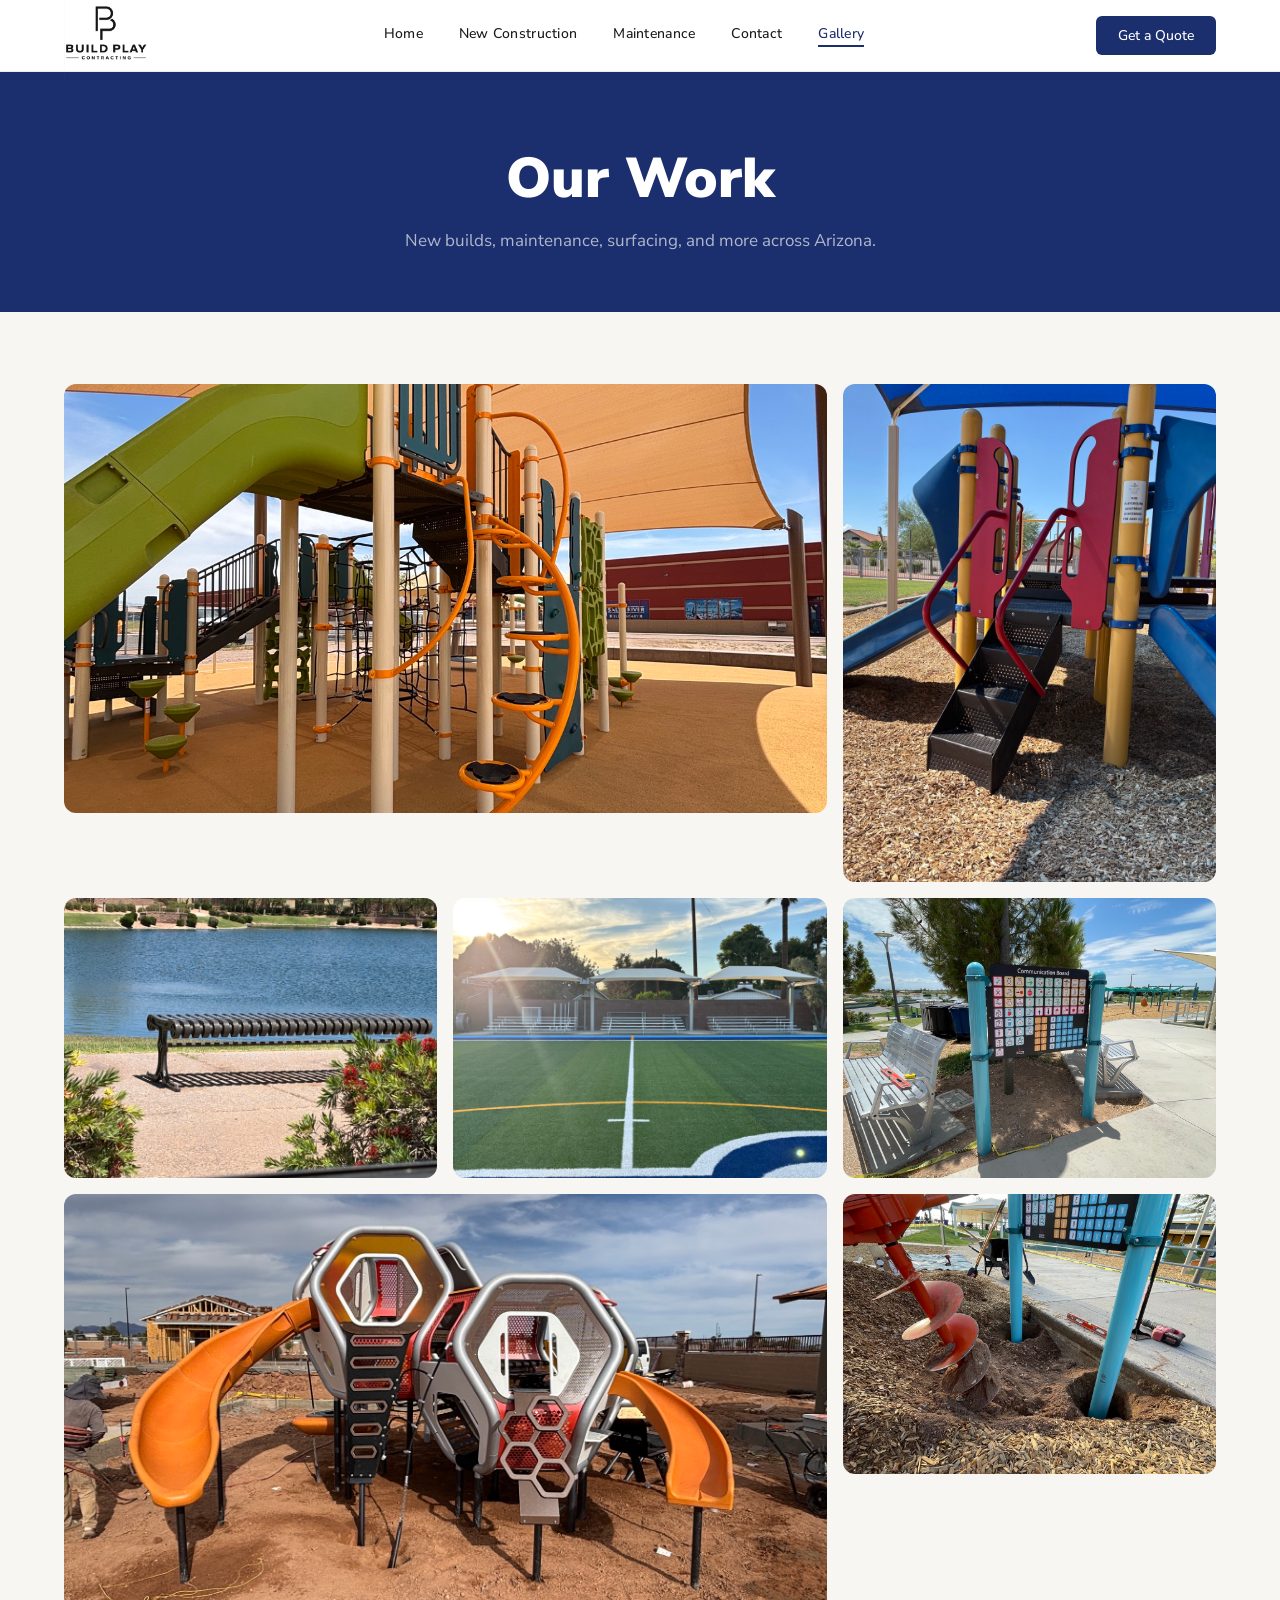
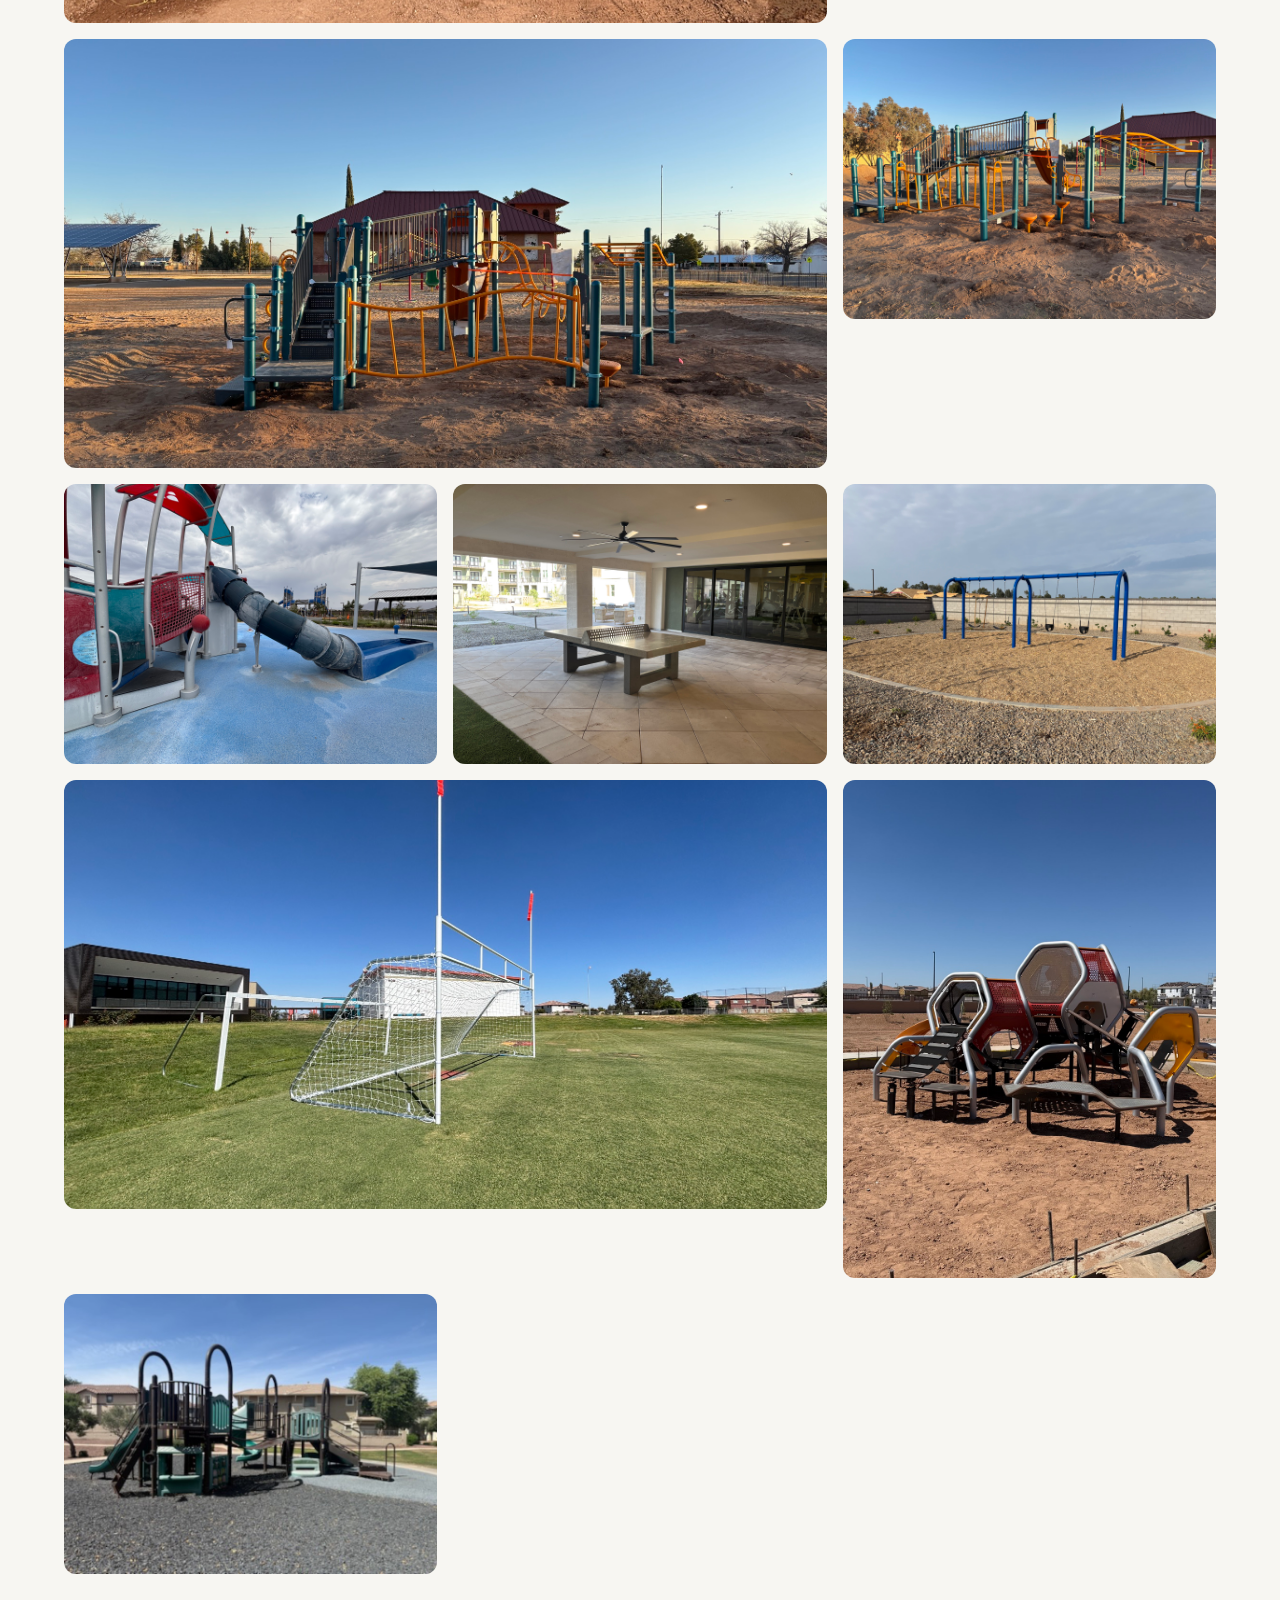
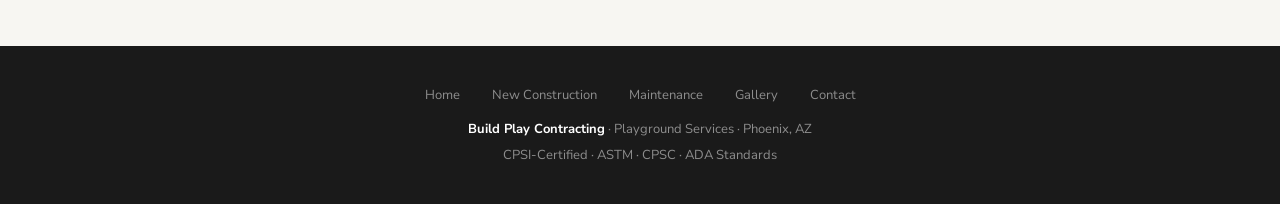
==== gallery.html @ 1ba3a607 "Initial commit: Build Play Contracting website Static site for GitHub Pages — homepage, new construc" ====
<!DOCTYPE html>
<html lang="en">
<head>
<meta charset="UTF-8"/>
<meta name="viewport" content="width=device-width, initial-scale=1.0"/>
<title>Gallery — Build Play Contracting</title>
<link href="https://fonts.googleapis.com/css2?family=Nunito+Sans:wght@400;500;600;700;900&display=swap" rel="stylesheet"/>
<style>
:root {
  --navy: #1B2E6E;
  --red: #C0392B;
  --yellow: #F2B01E;
  --charcoal: #1a1a1a;
  --offwhite: #F7F6F2;
  --mid: #6b6b6b;
  --light: #edecea;
}
*, *::before, *::after { box-sizing: border-box; margin: 0; padding: 0; }
html { scroll-behavior: smooth; }
body { font-family: 'Nunito Sans', sans-serif; background: var(--offwhite); color: var(--charcoal); overflow-x: hidden; }
nav {
  position: fixed; top: 0; left: 0; right: 0; z-index: 100;
  display: flex; align-items: center; justify-content: space-between;
  padding: 0 5%; height: 72px; background: white; overflow: visible;
  border-bottom: 1px solid rgba(0,0,0,0.07);
}
.nav-logo { display: flex; align-items: center; text-decoration: none; }
.nav-links { display: flex; gap: 36px; }
.nav-links a { text-decoration: none; font-size: 14px; font-weight: 500; color: var(--charcoal); letter-spacing: 0.02em; transition: color 0.2s; }
.nav-links a:hover { color: var(--navy); }
.nav-links a.active { color: var(--navy); font-weight: 500; border-bottom: 2px solid var(--navy); padding-bottom: 2px; }
.nav-cta { background: var(--navy); color: white; border: none; padding: 10px 22px; border-radius: 6px; font-family: 'Nunito Sans', sans-serif; font-size: 14px; font-weight: 500; cursor: pointer; text-decoration: none; transition: background 0.2s; }
.nav-cta:hover { background: #142258; }
.nav-hamburger {
  display: none; background: none; border: none; cursor: pointer;
  padding: 8px; flex-direction: column; gap: 5px; flex-shrink: 0;
}
.nav-hamburger span {
  display: block; width: 22px; height: 2px;
  background: var(--charcoal); border-radius: 2px;
  transition: transform 0.25s, opacity 0.25s;
}
.nav-hamburger.open span:nth-child(1) { transform: translateY(7px) rotate(45deg); }
.nav-hamburger.open span:nth-child(2) { opacity: 0; }
.nav-hamburger.open span:nth-child(3) { transform: translateY(-7px) rotate(-45deg); }
.nav-mobile {
  display: none; position: fixed; top: 60px; left: 0; right: 0;
  background: white; border-bottom: 1px solid rgba(0,0,0,0.08);
  padding: 8px 6% 20px; flex-direction: column; z-index: 99;
  box-shadow: 0 8px 24px rgba(0,0,0,0.08);
}
.nav-mobile.open { display: flex; }
.nav-mobile a {
  text-decoration: none; font-size: 16px; font-weight: 500;
  color: var(--charcoal); padding: 14px 0;
  border-bottom: 1px solid var(--light);
}
.nav-mobile a:last-child { border-bottom: none; }
.nav-mobile a.active { color: var(--navy); }
.nav-mobile-cta {
  background: var(--navy); color: white !important; border-radius: 6px;
  padding: 14px !important; text-align: center; margin-top: 8px;
  border-bottom: none !important;
}
.page-header {
  padding: 140px 5% 60px;
  background: var(--navy);
  text-align: center;
}
.page-header h1 { font-size: clamp(36px, 5vw, 56px); font-weight: 900; color: white; margin-bottom: 12px; }
.page-header p { font-size: 17px; color: rgba(255,255,255,0.65); }
.gallery-section { padding: 72px 5%; }
.gallery-section .section-inner { max-width: 1200px; margin: 0 auto; }
.gallery-grid {
  display: grid;
  grid-template-columns: repeat(3, 1fr);
  gap: 16px;
}
.gallery-item { border-radius: 12px; overflow: hidden; aspect-ratio: 4/3; }
.gallery-item img { width: 100%; height: 100%; object-fit: cover; display: block; transition: transform 0.4s; }
.gallery-item:hover img { transform: scale(1.04); }
.gallery-item.wide { grid-column: span 2; aspect-ratio: 16/9; }
.gallery-item.tall { aspect-ratio: 3/4; }
footer { background: var(--charcoal); color: rgba(255,255,255,0.5); padding: 40px 5%; text-align: center; font-size: 13px; }
footer strong { color: white; }
.footer-links { display: flex; justify-content: center; gap: 32px; margin-bottom: 16px; flex-wrap: wrap; }
.footer-links a { color: rgba(255,255,255,0.5); text-decoration: none; font-size: 13px; transition: color 0.2s; }
.footer-links a:hover { color: white; }
.fade-up { opacity: 0; transform: translateY(24px); transition: opacity 0.6s ease, transform 0.6s ease; }
.fade-up.visible { opacity: 1; transform: translateY(0); }
@media (max-width: 768px) {
  nav { padding: 0 4%; height: 60px; }
  .nav-links { display: none; }
  .nav-hamburger { display: flex; }
  .nav-logo img { height: 44px !important; }
  .nav-cta { display: none; }
  .page-header { padding: 100px 6% 48px; }
  .gallery-section { padding: 48px 4%; }
  .gallery-grid { grid-template-columns: 1fr 1fr; gap: 10px; }
  .gallery-item.wide { grid-column: span 2; }
}
@media (max-width: 480px) {
  .gallery-grid { grid-template-columns: 1fr; gap: 10px; }
  .gallery-item.wide { grid-column: span 1; aspect-ratio: 4/3; }
}
</style>
</head>
<body>

<!-- NAV -->
<nav>
  <a href="index.html" class="nav-logo">
    <img src="logo.png" alt="Build Play Contracting" style="height:88px;"/>
  </a>
  <div class="nav-links">
    <a href="index.html">Home</a>
    <a href="new-build.html">New Construction</a>
    <a href="maintenance.html">Maintenance</a>
    <a href="index.html#contact">Contact</a>
    <a href="gallery.html" class="active">Gallery</a>
  </div>
  <a href="index.html#contact" class="nav-cta">Get a Quote</a>
  <button class="nav-hamburger" id="hamburger" aria-label="Menu">
    <span></span><span></span><span></span>
  </button>
</nav>
<div class="nav-mobile" id="nav-mobile">
  <a href="index.html">Home</a>
  <a href="new-build.html">New Construction</a>
  <a href="maintenance.html">Maintenance</a>
  <a href="index.html#contact">Contact</a>
  <a href="gallery.html" class="active">Gallery</a>
  <a href="index.html#contact" class="nav-mobile-cta">Get a Quote</a>
</div>

<!-- HEADER -->
<div class="page-header">
  <h1>Our Work</h1>
  <p>New builds, maintenance, surfacing, and more across Arizona.</p>
</div>

<!-- GALLERY -->
<section class="gallery-section">
  <div class="section-inner">
    <div class="gallery-grid fade-up">
      <div class="gallery-item wide">
        <img src="img1.jpg" alt="Playground under shade sail"/>
      </div>
      <div class="gallery-item tall">
        <img src="img2.jpg" alt="Playground equipment"/>
      </div>
      <div class="gallery-item">
        <img src="img3.jpg" alt="Park bench"/>
      </div>
      <div class="gallery-item">
        <img src="img4.jpg" alt="Sports court"/>
      </div>
      <div class="gallery-item">
        <img src="img5.jpg" alt="Communication board"/>
      </div>
      <div class="gallery-item wide">
        <img src="img6.jpg" alt="Playground structure"/>
      </div>
      <div class="gallery-item">
        <img src="img7.jpg" alt="Playground amenity"/>
      </div>
      <div class="gallery-item wide">
        <img src="img8.jpg" alt="Playground equipment"/>
      </div>
      <div class="gallery-item">
        <img src="img9.jpg" alt="Playground site"/>
      </div>
      <div class="gallery-item">
        <img src="img10.jpg" alt="Playground maintenance"/>
      </div>
      <div class="gallery-item">
        <img src="img11.jpg" alt="Playground surface"/>
      </div>
      <div class="gallery-item">
        <img src="img12.jpg" alt="Park amenity"/>
      </div>
      <div class="gallery-item wide">
        <img src="img13.jpg" alt="Playground project"/>
      </div>
      <div class="gallery-item tall">
        <img src="img14.jpg" alt="Playground safety"/>
      </div>
      <div class="gallery-item">
        <img src="img15.jpg" alt="Playground completed"/>
      </div>
    </div>
  </div>
</section>

<!-- FOOTER -->
<footer>
  <div class="footer-links">
    <a href="index.html">Home</a>
    <a href="new-build.html">New Construction</a>
    <a href="maintenance.html">Maintenance</a>
    <a href="gallery.html">Gallery</a>
    <a href="index.html#contact">Contact</a>
  </div>
  <p><strong>Build Play Contracting</strong> · Playground Services · Phoenix, AZ</p>
  <p style="margin-top: 8px;">CPSI-Certified · ASTM · CPSC · ADA Standards</p>
</footer>

<script>
  const obs = new IntersectionObserver((entries) => {
    entries.forEach(e => { if (e.isIntersecting) e.target.classList.add('visible'); });
  }, { threshold: 0.1 });
  document.querySelectorAll('.fade-up').forEach(el => obs.observe(el));

  const hamburger = document.getElementById('hamburger');
  const navMobile = document.getElementById('nav-mobile');
  hamburger.addEventListener('click', () => {
    hamburger.classList.toggle('open');
    navMobile.classList.toggle('open');
  });
  navMobile.querySelectorAll('a').forEach(a => {
    a.addEventListener('click', () => {
      hamburger.classList.remove('open');
      navMobile.classList.remove('open');
    });
  });
</script>
</body>
</html>
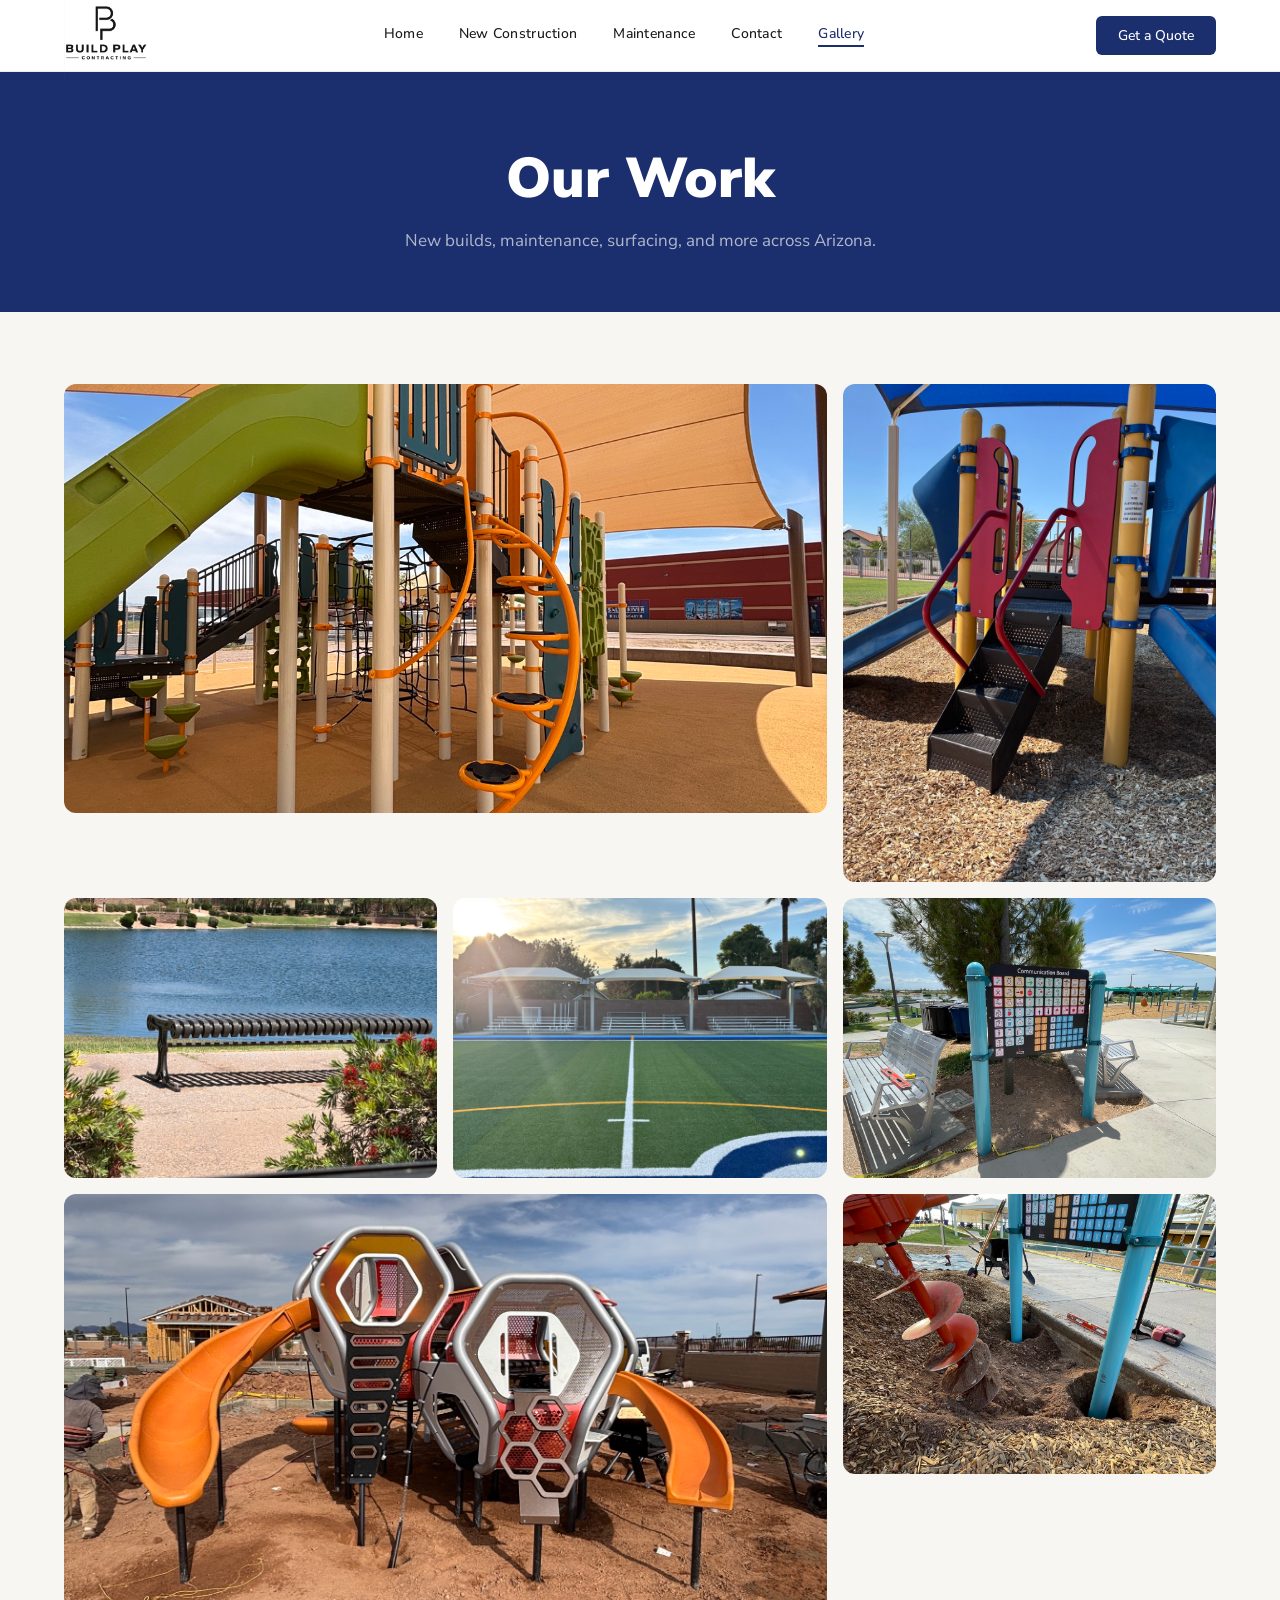
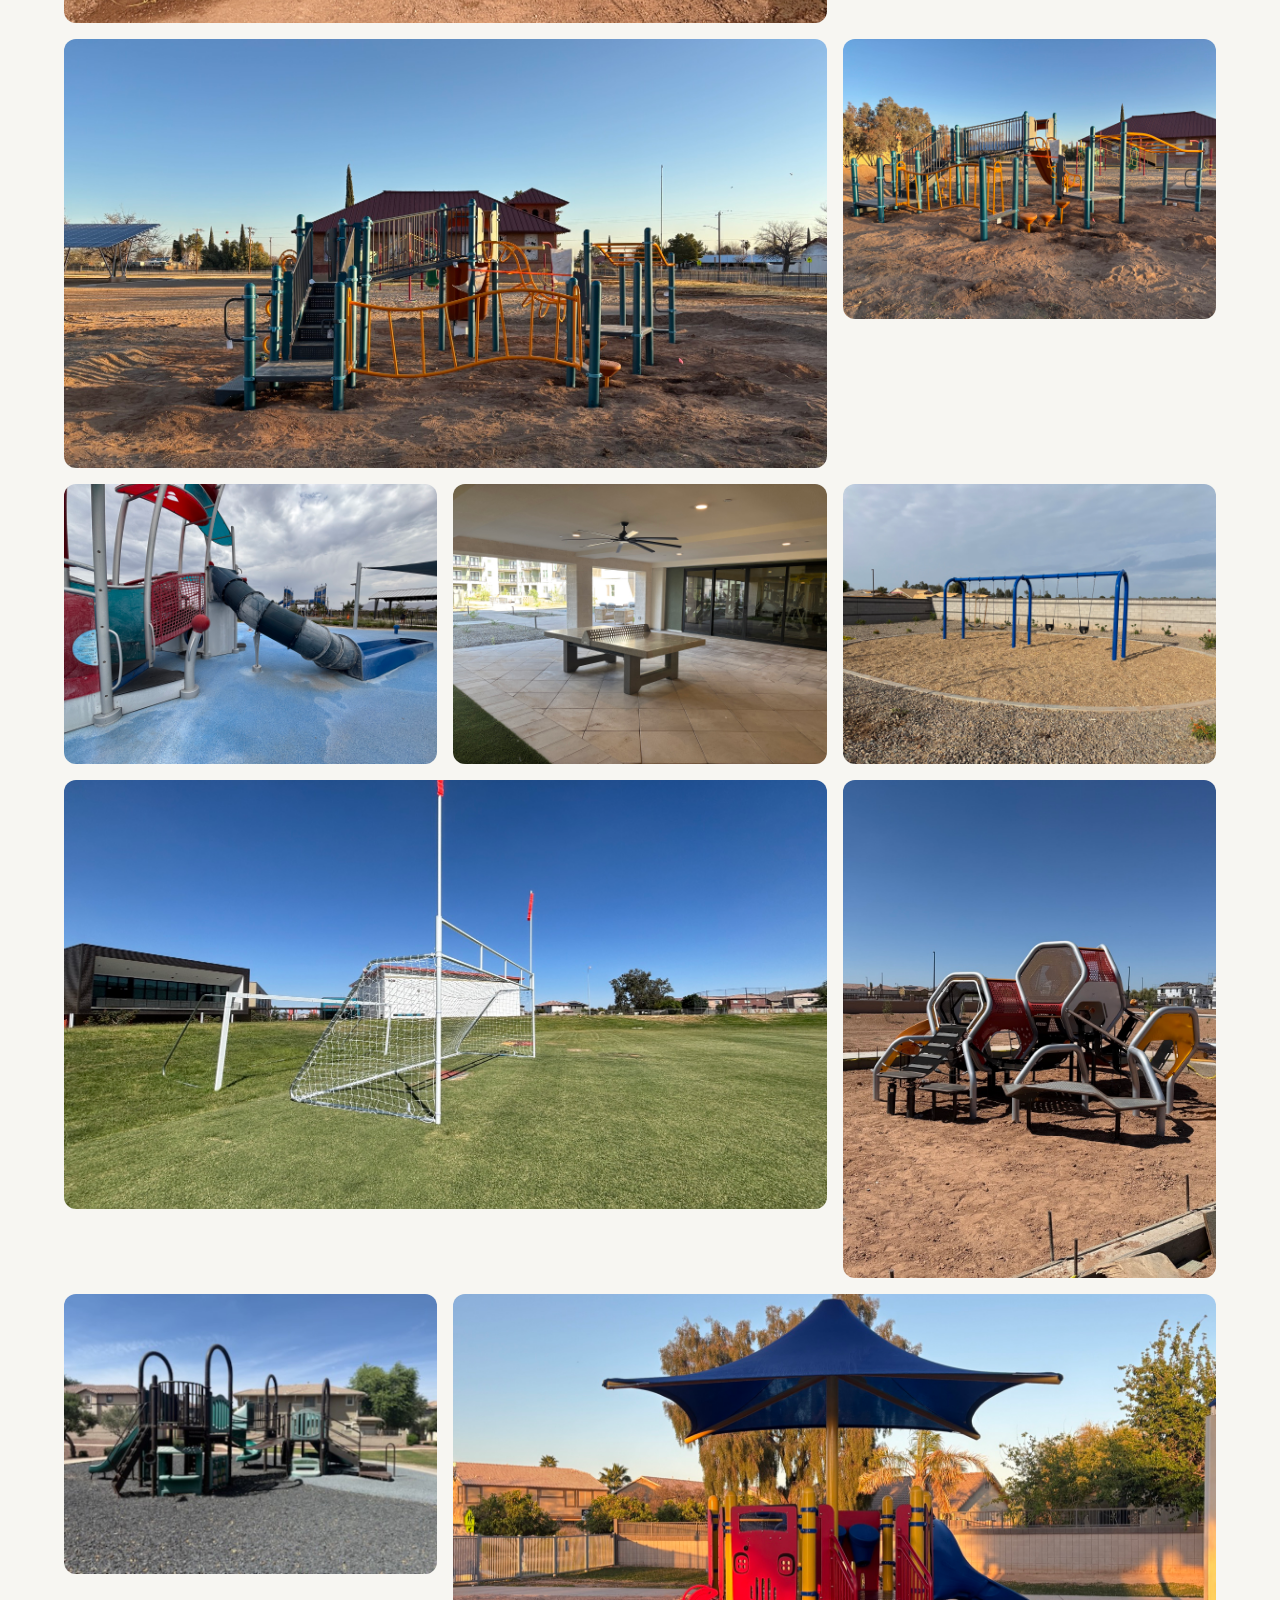
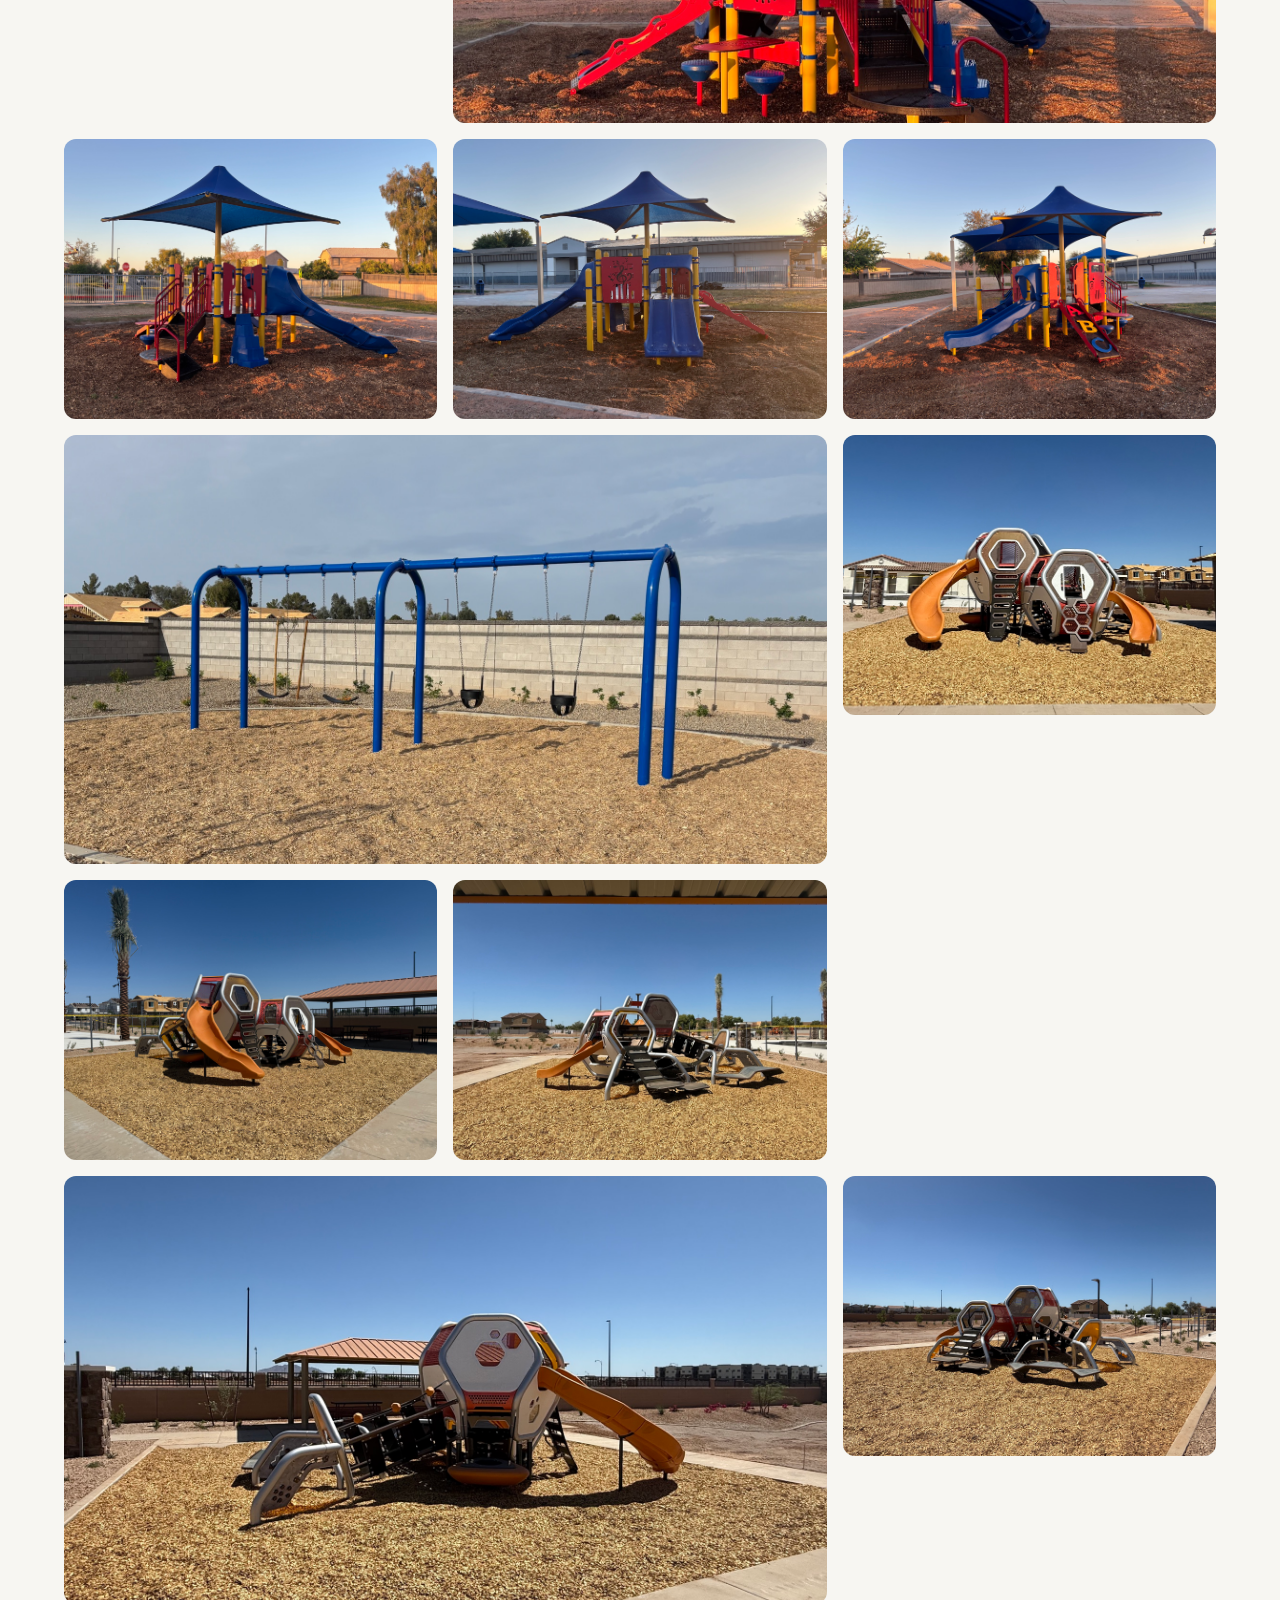
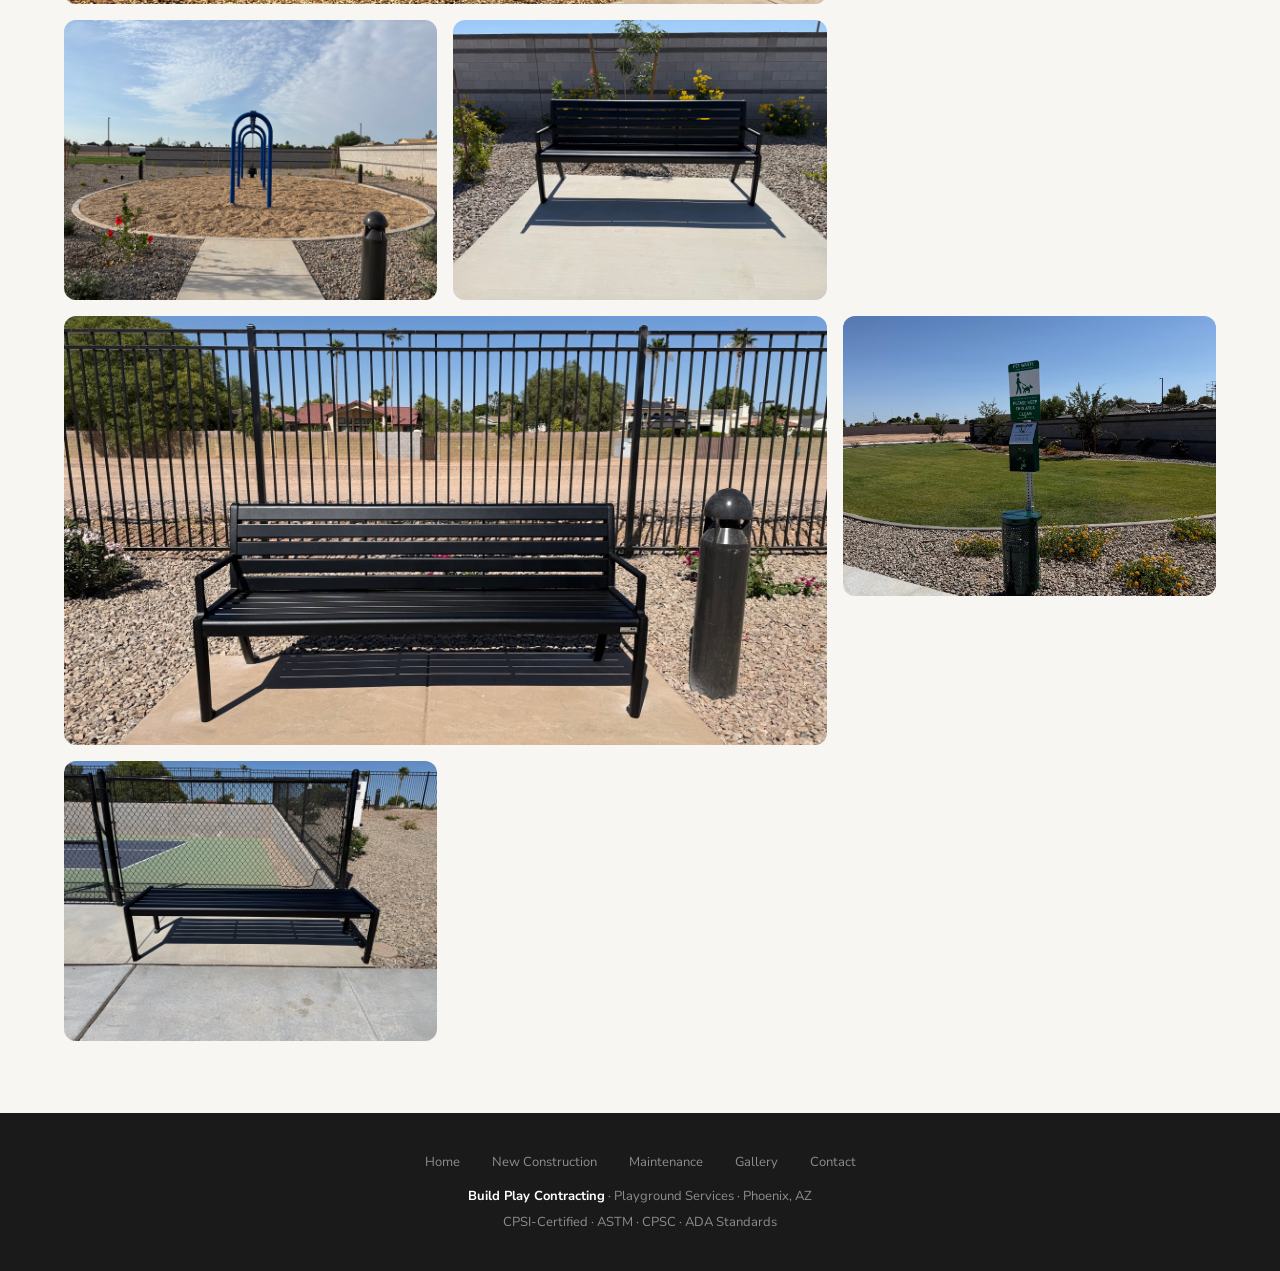
==== commit 28864cd9: "Add 15 new gallery photos (compressed, HEIC converted to JPEG) New images img16-img30 added to the g" ====
--- a/gallery.html
+++ b/gallery.html
@@ -100,8 +100,9 @@
   .gallery-item.wide { grid-column: span 2; }
 }
 @media (max-width: 480px) {
-  .gallery-grid { grid-template-columns: 1fr; gap: 10px; }
-  .gallery-item.wide { grid-column: span 1; aspect-ratio: 4/3; }
+  .gallery-section { padding: 40px 4%; }
+  .gallery-grid { grid-template-columns: 1fr 1fr; gap: 8px; }
+  .gallery-item, .gallery-item.wide, .gallery-item.tall { grid-column: span 1; aspect-ratio: 1 / 1; }
 }
 </style>
 </head>
@@ -188,6 +189,51 @@
       <div class="gallery-item">
         <img src="img15.jpg" alt="Playground completed"/>
       </div>
+      <div class="gallery-item wide">
+        <img src="img16.jpg" alt="Playground installation" loading="lazy"/>
+      </div>
+      <div class="gallery-item">
+        <img src="img17.jpg" alt="Playground equipment" loading="lazy"/>
+      </div>
+      <div class="gallery-item">
+        <img src="img18.jpg" alt="Playground structure" loading="lazy"/>
+      </div>
+      <div class="gallery-item">
+        <img src="img19.jpg" alt="Play area" loading="lazy"/>
+      </div>
+      <div class="gallery-item wide">
+        <img src="img20.jpg" alt="Completed playground" loading="lazy"/>
+      </div>
+      <div class="gallery-item">
+        <img src="img21.jpg" alt="Playground with slides" loading="lazy"/>
+      </div>
+      <div class="gallery-item">
+        <img src="img22.jpg" alt="Park play structure" loading="lazy"/>
+      </div>
+      <div class="gallery-item">
+        <img src="img23.jpg" alt="Outdoor play space" loading="lazy"/>
+      </div>
+      <div class="gallery-item wide">
+        <img src="img24.jpg" alt="Playground project" loading="lazy"/>
+      </div>
+      <div class="gallery-item">
+        <img src="img25.jpg" alt="Community playground" loading="lazy"/>
+      </div>
+      <div class="gallery-item">
+        <img src="img26.jpg" alt="Park amenity" loading="lazy"/>
+      </div>
+      <div class="gallery-item">
+        <img src="img27.jpg" alt="Site furnishings" loading="lazy"/>
+      </div>
+      <div class="gallery-item wide">
+        <img src="img28.jpg" alt="Playground installation" loading="lazy"/>
+      </div>
+      <div class="gallery-item">
+        <img src="img29.jpg" alt="Park improvement" loading="lazy"/>
+      </div>
+      <div class="gallery-item">
+        <img src="img30.jpg" alt="Park bench and court" loading="lazy"/>
+      </div>
     </div>
   </div>
 </section>
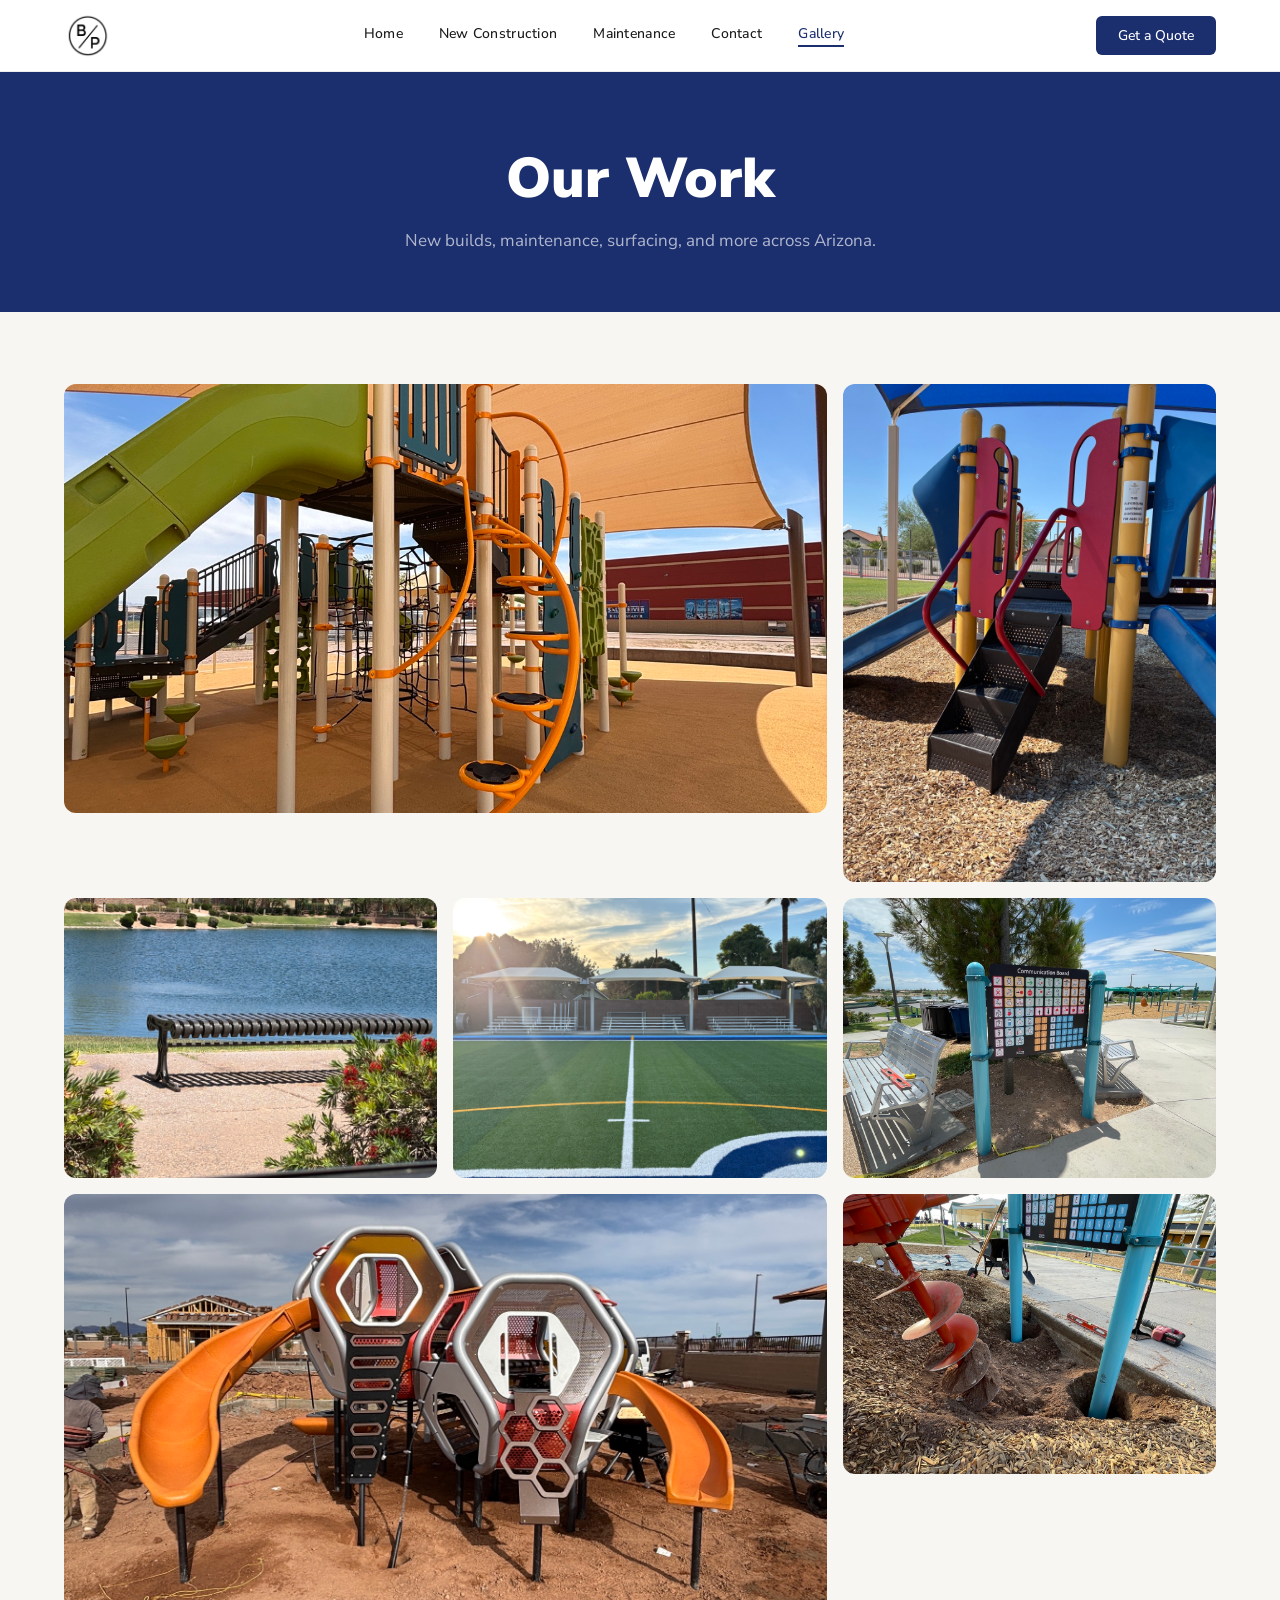
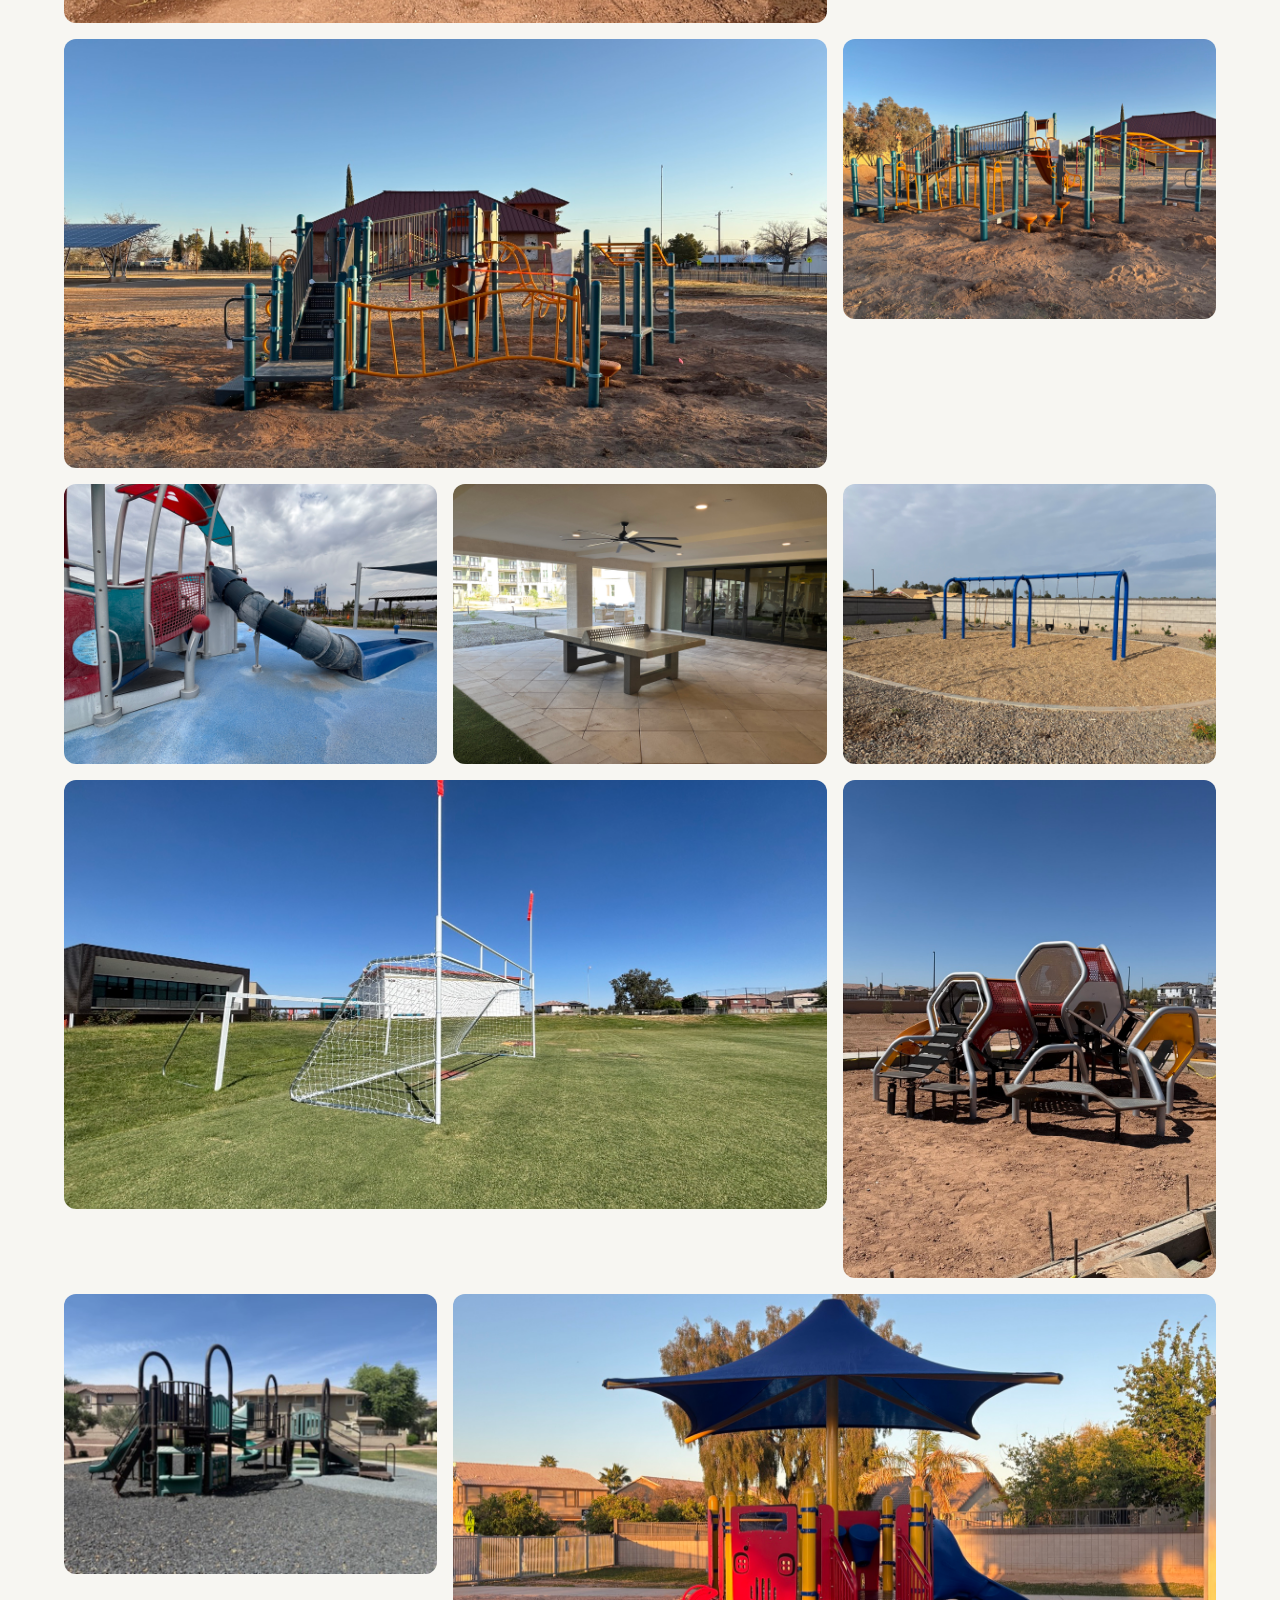
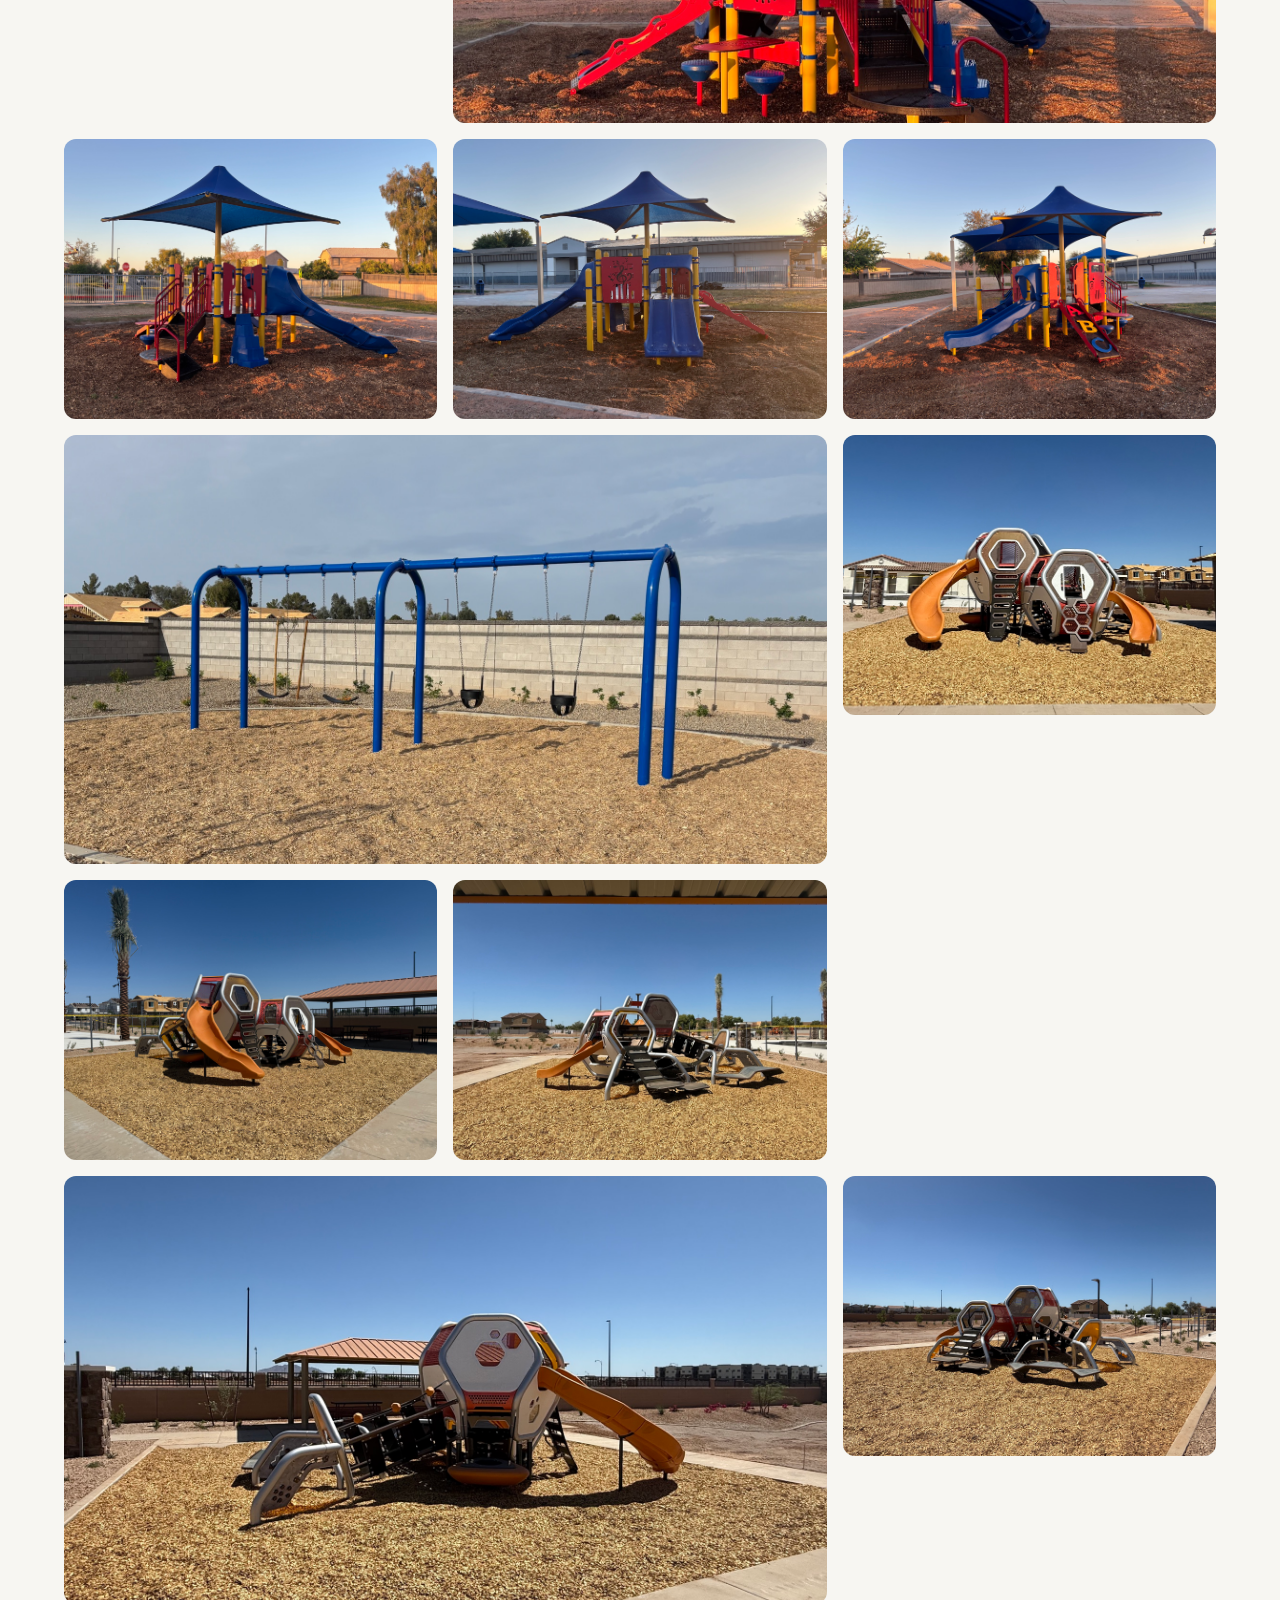
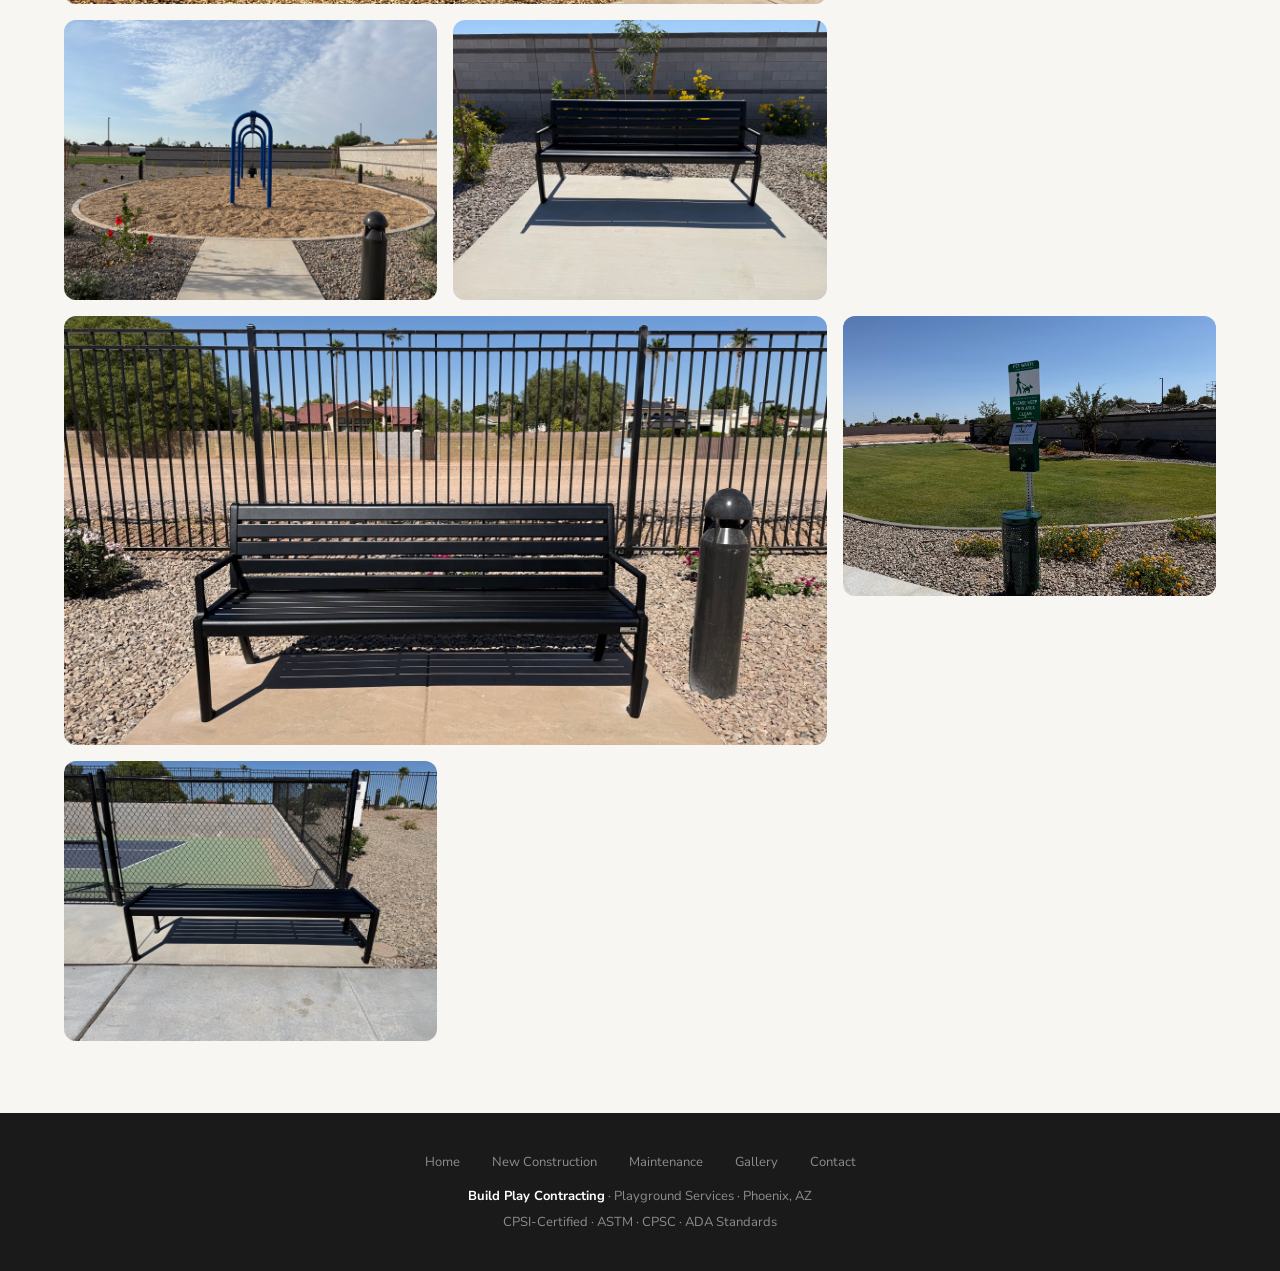
==== commit bd257de2: "New B/P circle logo and hero photo - Replace nav logo with new B/P monogram (logo-mark.png, 48px)   " ====
--- a/gallery.html
+++ b/gallery.html
@@ -4,6 +4,14 @@
 <meta charset="UTF-8"/>
 <meta name="viewport" content="width=device-width, initial-scale=1.0"/>
 <title>Gallery — Build Play Contracting</title>
+<meta name="description" content="Browse playground construction, maintenance, and surfacing projects completed by Build Play Contracting across Arizona."/>
+<link rel="canonical" href="https://buildplaycontracting.com/gallery.html"/>
+<meta property="og:site_name" content="Build Play Contracting"/>
+<meta property="og:type" content="website"/>
+<meta property="og:title" content="Project Gallery — Build Play Contracting"/>
+<meta property="og:description" content="Playground builds, maintenance, and surfacing projects across Arizona."/>
+<meta property="og:url" content="https://buildplaycontracting.com/gallery.html"/>
+<meta property="og:image" content="https://buildplaycontracting.com/img6.jpg"/>
 <link href="https://fonts.googleapis.com/css2?family=Nunito+Sans:wght@400;500;600;700;900&display=swap" rel="stylesheet"/>
 <style>
 :root {
@@ -110,28 +118,28 @@
 
 <!-- NAV -->
 <nav>
-  <a href="index.html" class="nav-logo">
-    <img src="logo.png" alt="Build Play Contracting" style="height:88px;"/>
+  <a href="/" class="nav-logo">
+    <img src="logo-mark.png" alt="Build Play Contracting" style="height:48px;"/>
   </a>
   <div class="nav-links">
-    <a href="index.html">Home</a>
+    <a href="/">Home</a>
     <a href="new-build.html">New Construction</a>
     <a href="maintenance.html">Maintenance</a>
-    <a href="index.html#contact">Contact</a>
+    <a href="/#contact">Contact</a>
     <a href="gallery.html" class="active">Gallery</a>
   </div>
-  <a href="index.html#contact" class="nav-cta">Get a Quote</a>
+  <a href="/#contact" class="nav-cta">Get a Quote</a>
   <button class="nav-hamburger" id="hamburger" aria-label="Menu">
     <span></span><span></span><span></span>
   </button>
 </nav>
 <div class="nav-mobile" id="nav-mobile">
-  <a href="index.html">Home</a>
+  <a href="/">Home</a>
   <a href="new-build.html">New Construction</a>
   <a href="maintenance.html">Maintenance</a>
-  <a href="index.html#contact">Contact</a>
+  <a href="/#contact">Contact</a>
   <a href="gallery.html" class="active">Gallery</a>
-  <a href="index.html#contact" class="nav-mobile-cta">Get a Quote</a>
+  <a href="/#contact" class="nav-mobile-cta">Get a Quote</a>
 </div>
 
 <!-- HEADER -->
@@ -241,11 +249,11 @@
 <!-- FOOTER -->
 <footer>
   <div class="footer-links">
-    <a href="index.html">Home</a>
+    <a href="/">Home</a>
     <a href="new-build.html">New Construction</a>
     <a href="maintenance.html">Maintenance</a>
     <a href="gallery.html">Gallery</a>
-    <a href="index.html#contact">Contact</a>
+    <a href="/#contact">Contact</a>
   </div>
   <p><strong>Build Play Contracting</strong> · Playground Services · Phoenix, AZ</p>
   <p style="margin-top: 8px;">CPSI-Certified · ASTM · CPSC · ADA Standards</p>
